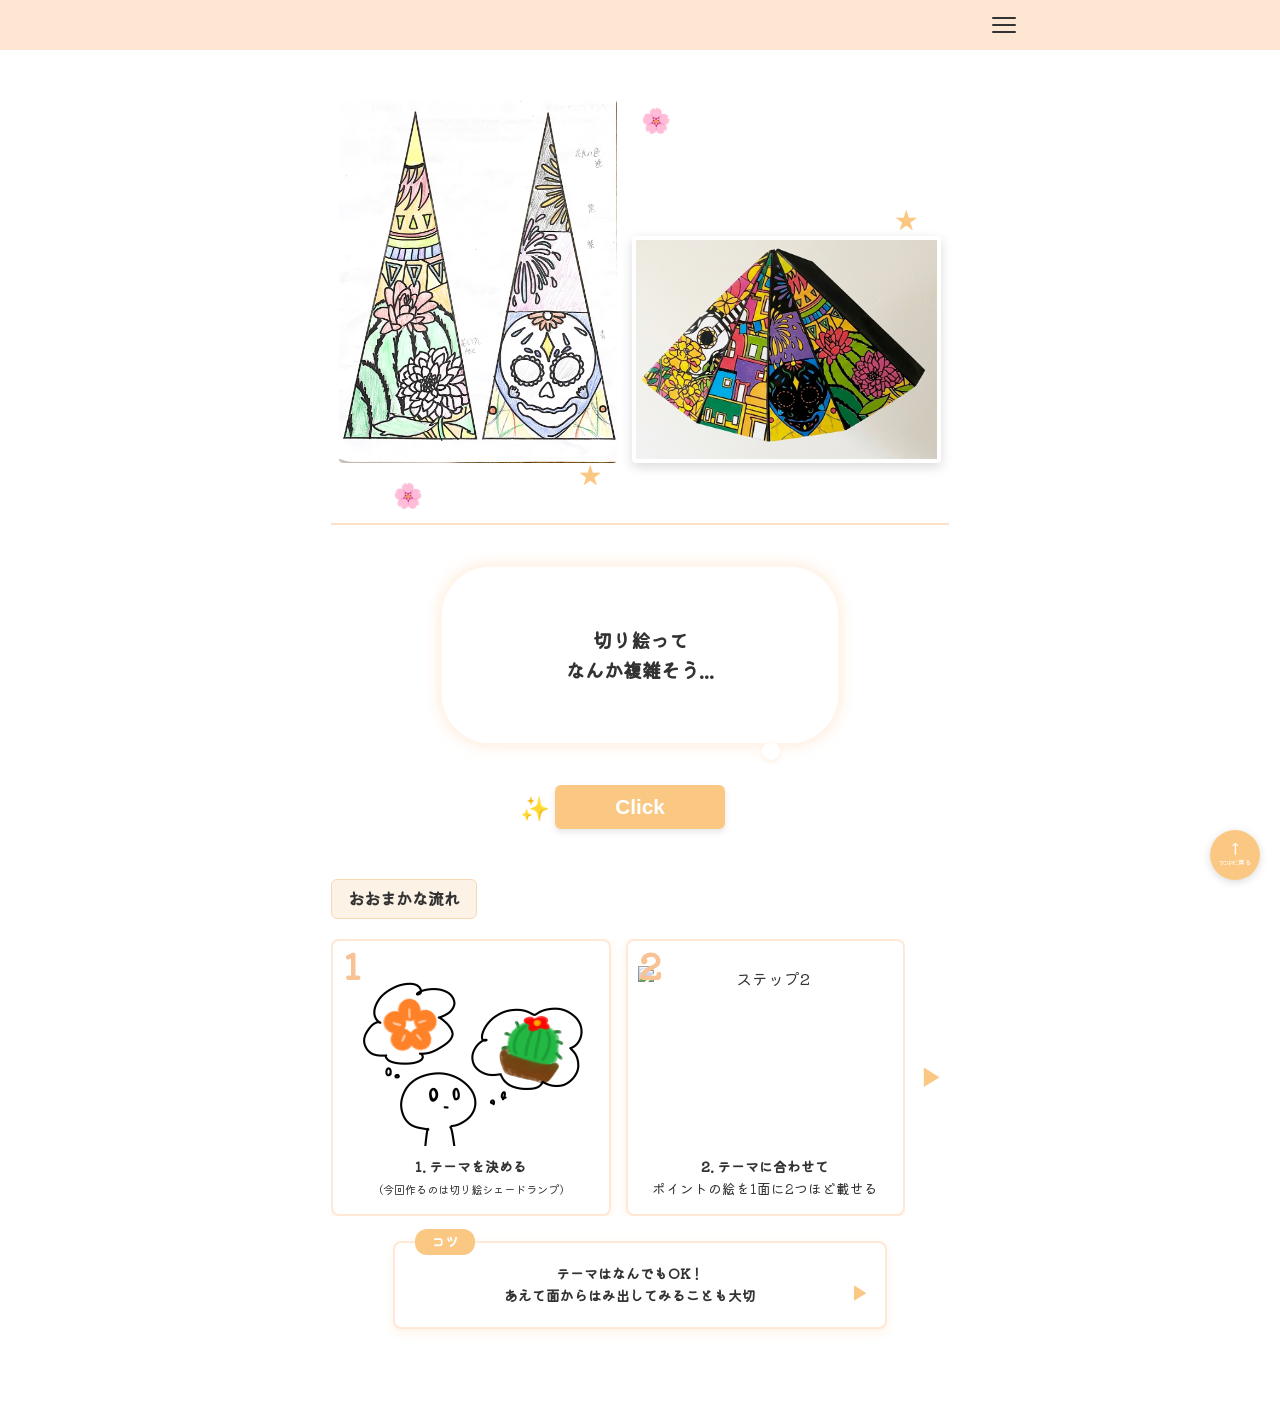
==== pckindex.html @ 4a83beee "Add files via upload" ====
<!doctype html>
<html lang="ja">
  <head>
    <meta charset="UTF-8" />
    <meta name="viewport" content="width=device-width, initial-scale=1.0" />

    <!-- Google Fontsの読み込みコードを追加 -->
    <link rel="preconnect" href="https://fonts.googleapis.com" />
    <link rel="preconnect" href="https://fonts.gstatic.com" crossorigin />
    <link href="https://fonts.googleapis.com/css2?family=Kiwi+Maru:wght@400;500&display=swap" rel="stylesheet" />

    <title>切り絵シェードランプ</title>
    <link rel="stylesheet" href="pckstyle.css" />
  </head>
  <body>
    <!-- ヘッダー -->
    <header class="header">
      <div class="header-inner">
        <!-- メニュー開閉ボタン -->
        <button class="hamburger-btn" id="js-hamburger" aria-label="メニューを開く">
          <span></span>
          <span></span>
          <span></span>
        </button>

        <!-- 開くメニュー本体 -->
        <nav class="nav-menu" id="js-nav">
          <ul>
            <li><a href="topindex.html">TOP</a></li>
            <li><a href="pckindex.html">切り絵</a></li>
            <li><a href="pcnindex.html">粘土</a></li>
          </ul>
        </nav>
      </div>
    </header>

    <main class="main-content">
      <!-- 1. ヒーローギャラリーエリア -->
      <section class="hero-section">
        <div class="hero-inner">
          <!-- 装飾アイコン -->
          <span class="deco-icon star-1">★</span>
          <span class="deco-icon flower-1">🌸</span>
          <span class="deco-icon star-2">★</span>
          <span class="deco-icon flower-2">🌸</span>

          <!-- メイン作品画像 -->
          <div class="flex-container">
            <img class="sketch-img" src="png/IMG_2670.jpg" alt="スケッチ・下絵" />
            <img class="lantern-img" src="png/切り絵.PNG" alt="完成作品" />
          </div>
        </div>
      </section>

      <hr class="section-divider" />

      <!-- 2. 吹き出し & Clickボタンエリア -->
      <section class="thought-section">
        <!-- 切り替え対象の吹き出しエリア -->
        <div class="thought-bubble-container" id="js-thought-container">
          <!-- 最初に見えている吹き出し (表) -->
          <div class="thought-bubble front">
            <p>
              切り絵って
              <br />
              なんか複雑そう...
            </p>
          </div>

          <!-- Click後に表示される吹き出し (裏) -->
          <div class="thought-bubble back">テーマと幾何学でそれっぽく！！</div>
        </div>

        <!-- Clickボタン -->
        <div class="click-btn-wrapper">
          <span class="sparkle-icon">✨</span>
          <button type="button" class="click-btn" id="js-click-btn">Click</button>
        </div>
      </section>

      <!-- 3. おおまかな流れエリア -->
      <section class="flow-section">
        <div class="section-title-badge">おおまかな流れ</div>

        <!-- スライダー全体エリア -->
        <div class="flow-slider-wrapper">
          <!-- 見える表示領域 -->
          <div class="flow-slider-container">
            <!-- 横に並ぶカードの列 -->
            <div class="flow-cards-track" id="js-flow-track">
              <!-- カード 1 -->
              <div class="flow-card">
                <div class="card-num">1</div>
                <div class="card-img">
                  <img src="png/無題677_20260701211704.PNG" alt="ステップ1" />
                </div>
                <p class="card-text">
                  <strong>1. テーマを決める</strong>
                  <br />
                  <small>（今回作るのは切り絵シェードランプ）</small>
                </p>
              </div>

              <!-- カード 2 -->
              <div class="flow-card">
                <div class="card-num">2</div>
                <div class="card-img">
                  <img src="png/IMG_2671.jpg" alt="ステップ2" />
                </div>
                <p class="card-text">
                  <strong>2. テーマに合わせて</strong>
                  <br />
                  ポイントの絵を1面に2つほど載せる
                </p>
              </div>

              <!-- カード 3 -->
              <div class="flow-card">
                <div class="card-num">3</div>
                <div class="card-img">
                  <img src="png/切り絵.PNG" alt="ステップ3" />
                </div>
                <p class="card-text">
                  <strong>3. 枠線にそって切る</strong>
                  <br />
                  丁寧に切り抜いていく
                </p>
              </div>

              <!-- カード 4-->
              <div class="flow-card">
                <div class="card-num">4</div>
                <div class="card-img">
                  <img src="png/hikari.PNG" alt="ステップ4" />
                </div>
                <p class="card-text">
                  <strong>4.完成！</strong>
                  <br />
                  （中にライトを入れたらより綺麗に！）
                </p>
              </div>
            </div>
          </div>

          <!-- 右矢印ボタン -->
          <button class="flow-arrow-btn" id="js-next-btn" aria-label="次のカードへ">▶</button>
        </div>
        <!-- /.flow-slider-wrapper ここでしっかり閉じるのがポイント！ -->

        <!-- コツ ボックス -->
        <div class="tips-box">
          <div class="tips-badge">コツ</div>

          <!-- 見える枠エリア -->
          <div class="tips-slider-container">
            <!-- テキストのトラック -->
            <div class="tips-track" id="js-tips-track">
              <!-- コツ 1 -->
              <div class="tips-item">
                テーマはなんでもOK！
                <br />
                あえて面からはみ出してみることも大切
              </div>

              <!-- コツ 2 -->
              <div class="tips-item">
                カッターは透明な部分を 切らないように滑る感じに！

                <br />
                フィルムは隅まできっちり貼る
              </div>
            </div>
          </div>

          <!-- 矢印ボタン -->
          <button class="tips-arrow-btn" id="js-tips-next-btn" aria-label="次のコツへ">▶</button>
        </div>
      </section>
    </main>

    <!-- TOPに戻るボタン -->
    <a href="#" class="back-to-top" aria-label="TOPに戻る">
      <span>↑</span>
      <small>TOPに戻る</small>
    </a>

    <!-- すべての動作用 JavaScript（これひとつにまとめました！） -->
    <script>
      // 1. ハンバーガーメニュー
      const btn = document.getElementById("js-hamburger");
      const nav = document.getElementById("js-nav");
      if (btn && nav) {
        btn.addEventListener("click", () => {
          btn.classList.toggle("is-active");
          nav.classList.toggle("is-active");
        });
        const navLinks = nav.querySelectorAll("a");
        navLinks.forEach((link) => {
          link.addEventListener("click", () => {
            btn.classList.remove("is-active");
            nav.classList.remove("is-active");
          });
        });
      }

      // 2. 吹き出しClick切替
      const clickBtn = document.getElementById("js-click-btn");
      const thoughtContainer = document.getElementById("js-thought-container");
      if (clickBtn && thoughtContainer) {
        clickBtn.addEventListener("click", () => {
          thoughtContainer.classList.toggle("is-flipped");
        });
      }

      // 3. おおまかな流れスライダー
      const track = document.getElementById("js-flow-track");
      const nextBtn = document.getElementById("js-next-btn");
      const cards = document.querySelectorAll(".flow-card");
      let currentIndex = 0;

      if (track && nextBtn && cards.length > 0) {
        nextBtn.addEventListener("click", () => {
          const cardWidth = cards[0].offsetWidth + 15;
          if (currentIndex < cards.length - 2) {
            currentIndex++;
          } else {
            currentIndex = 0;
          }
          track.style.transform = `translateX(-${currentIndex * cardWidth}px)`;
        });
      }

      // 4. 「コツ」スライダー
      const tipsTrack = document.getElementById("js-tips-track");
      const tipsNextBtn = document.getElementById("js-tips-next-btn");
      const tipsItems = document.querySelectorAll(".tips-item");
      let currentTipsIndex = 0;

      if (tipsTrack && tipsNextBtn && tipsItems.length > 0) {
        tipsNextBtn.addEventListener("click", () => {
          if (currentTipsIndex < tipsItems.length - 1) {
            currentTipsIndex++;
          } else {
            currentTipsIndex = 0;
          }
          tipsTrack.style.transform = `translateX(-${currentTipsIndex * 100}%)`;
        });
      }
    </script>
  </body>
</html>
---- pckstyle.css ----
/* ==========================================
   基本設定 & リセット
   ========================================== */
* {
  box-sizing: border-box;
  margin: 0;
  padding: 0;
}

body {
  /* ★ font-family を Kiwi Maru に変更 */
  font-family: "Kiwi Maru", serif;
  background-color: #ffffff;
  color: #333333;
  line-height: 1.6;
}

/* ==========================================
   1. ヘッダー & ハンバーガーメニュー
   ========================================== */
.header {
  background-color: #fde6d2;
  height: 50px;
  width: 100%;
  position: sticky;
  top: 0;
  z-index: 100;
}

.header-inner {
  max-width: 800px;
  margin: 0 auto;
  height: 100%;
  display: flex;
  justify-content: flex-end;
  align-items: center;
  padding: 0 16px;
  position: relative;
}

/* ボタン（三本線）の設定 */
.hamburger-btn {
  background: none;
  border: none;
  cursor: pointer;
  display: flex;
  flex-direction: column;
  gap: 5px;
  padding: 8px;
  z-index: 110; /* メニューより手前に表示 */
  position: relative;
}

.hamburger-btn span {
  display: block;
  width: 24px;
  height: 2px;
  background-color: #333;
  border-radius: 2px;
  transition: all 0.3s ease; /* アニメーションをなめらかに */
}

/* ★ボタンが押されたとき（×印に変形するアニメーション） */
.hamburger-btn.is-active span:nth-child(1) {
  transform: translateY(7px) rotate(45deg);
}

.hamburger-btn.is-active span:nth-child(2) {
  opacity: 0; /* 真ん中の線を消す */
}

.hamburger-btn.is-active span:nth-child(3) {
  transform: translateY(-7px) rotate(-45deg);
}

/* ★メニュー画面（初期状態は隠しておく） */
.nav-menu {
  position: fixed;
  top: 0;
  right: -100%; /* 画面の外（右側）に隠す */
  width: 70%; /* メニューの幅 */
  max-width: 300px;
  height: 100vh;
  background-color: #ffcf9b;
  box-shadow: -2px 0 10px rgba(0, 0, 0, 0.1);
  padding: 80px 30px 30px;
  transition: right 0.4s ease; /* スライド移動のアニメーション */
  z-index: 100;
}

/* ★メニューが開いた状態（右からスライドイン） */
.nav-menu.is-active {
  right: 0; /* 画面内に出す */
}

.nav-menu ul {
  list-style: none;
}

.nav-menu li {
  margin-bottom: 25px;
  border-bottom: 1px dashed #ffffff;
  padding-bottom: 10px;
}

.nav-menu a {
  text-decoration: none;
  color: #333;
  font-weight: bold;
  font-size: 1.1rem;
  display: block;
}
/* ==========================================
   コンテナ・区切り線
   ========================================== */
.main-content {
  max-width: 650px;
  margin: 0 auto;
  padding: 20px 16px 80px;
  position: relative;
}

.section-divider {
  border: none;
  border-top: 2px solid #fde0c8;
  margin: 30px 0;
}

/* ==========================================
   2. ヒーローギャラリー
   ========================================== */
.hero-section {
  position: relative;
  padding: 20px 0;
}

.hero-inner {
  position: relative;
}

/* ★重ならないように横並びにするCSS */
.flex-container {
  display: flex;
  justify-content: center;
  align-items: flex-end; /* 画像を下揃えにする */
  gap: 15px; /* 画像同士のすき間（重ならなくなります） */
  width: 100%;
  margin: 10px 0;
}

/* 左側：下絵（スケッチ）画像 */
.sketch-img {
  width: 45%; /* 横幅の割合 */
  height: auto;
  border-radius: 4px;
  object-fit: contain;
}

/* 右側：完成写真 */
.lantern-img {
  width: 50%; /* 横幅の割合（左より少し大きく設定） */
  height: auto;
  border-radius: 4px;
  box-shadow: 0 4px 12px rgba(0, 0, 0, 0.15);
  background-color: #ffffff;
  padding: 4px;
}

/* 装飾アイコン（位置固定配置） */
.deco-icon {
  position: absolute;
  font-size: 1.5rem;
  z-index: 10;
}
.flower-1 {
  top: 0px;
  right: 45%;
  color: #ff8a8a;
}
.star-1 {
  top: 100px;
  right: 5%;
  color: #fbc883;
}
.flower-2 {
  bottom: -50px;
  left: 10%;
  color: #ff8a8a;
}
.star-2 {
  bottom: -30px;
  left: 40%;
  color: #fbc883;
}

/* ==========================================
   3. 吹き出し & Clickボタン
   ========================================== */
.thought-section {
  display: flex;
  flex-direction: column;
  align-items: center;
  margin: 40px 0;
}

/* 吹き出しの外枠コンテナ */
.thought-bubble-container {
  position: relative;
  width: 100%;
  max-width: 400px;
  height: 180px;
  perspective: 1000px; /* 3D回転用の視点 */
}

/* 吹き出しの基本スタイル */
.thought-bubble {
  position: absolute;
  top: 0;
  left: 0;
  width: 100%;
  height: 100%;
  border-radius: 50px;
  display: flex;
  justify-content: center;
  align-items: center;
  text-align: center;
  font-size: 1.2rem;
  font-weight: bold;
  box-shadow: 0 0 15px rgba(253, 200, 150, 0.4);
  background: #ffffff;
  border: 2px solid #fff5ec;

  /* 回転アニメーションの設定 */
  backface-visibility: hidden; /* 裏返った時に非表示 */
  transition: transform 0.6s ease;
}

/* 表（最初の吹き出し） */
.thought-bubble.front {
  transform: rotateY(0deg);
}

/* 裏（変化後の吹き出し） */
.thought-bubble.back {
  transform: rotateY(180deg);
  background: #fffdf9;
  border: 2px solid #fbc883;
}

/* クリックされた時の回転状態 */
.thought-bubble-container.is-flipped .thought-bubble.front {
  transform: rotateY(-180deg);
}

.thought-bubble-container.is-flipped .thought-bubble.back {
  transform: rotateY(0deg);
}

/* 吹き出しの丸ポチ（右下） */
.thought-bubble-container::after {
  content: "";
  position: absolute;
  bottom: -15px;
  right: 60px;
  width: 18px;
  height: 18px;
  background: #ffffff;
  border-radius: 50%;
  box-shadow: 0 2px 5px rgba(253, 200, 150, 0.3);
  z-index: 10;
}

/* 変化後のテキスト装飾（黄色マーカー風） */
.answer-text {
  font-size: 1.3rem;
  line-height: 1.5;
}

.marker {
  background: linear-gradient(transparent 60%, #ffe3b3 60%);
}

.answer-text img {
  max-width: 100%;
  max-height: 100%;
  border-radius: 40px;
}

/* Clickボタンの設定 */
.click-btn-wrapper {
  margin-top: 40px;
  position: relative;
  display: flex;
  align-items: center;
}

.sparkle-icon {
  position: absolute;
  left: -35px;
  color: #fbc883;
  font-size: 1.5rem;
}

.click-btn {
  display: inline-block;
  background-color: #fbc883;
  color: #ffffff;
  font-size: 1.3rem;
  font-weight: bold;
  border: none;
  padding: 10px 60px;
  border-radius: 6px;
  box-shadow: 0 3px 6px rgba(0, 0, 0, 0.1);
  cursor: pointer;
  transition:
    transform 0.1s,
    opacity 0.2s;
}

.click-btn:hover {
  opacity: 0.85;
}

.click-btn:active {
  transform: scale(0.95);
}

/* ==========================================
   4. おおまかな流れエリア (スライダー対応)
   ========================================== */
.flow-section {
  position: relative;
  padding-top: 10px;
}

.section-title-badge {
  display: inline-block;
  background-color: #fcf3e6;
  border: 1px solid #f9d8b4;
  padding: 6px 16px;
  border-radius: 6px;
  font-weight: bold;
  margin-bottom: 20px;
}

/* スライダー全体の包み */
.flow-slider-wrapper {
  position: relative;
  display: flex;
  align-items: center;
  gap: 10px;
}

/* カードが見える枠（ここからはみ出たカードは隠す） */
.flow-slider-container {
  overflow: hidden;
  width: 100%;
}

/* カードが横一列に並ぶトラック */
.flow-cards-track {
  display: flex;
  gap: 15px;
  transition: transform 0.4s ease-in-out; /* なめらかな移動アニメーション */
}

/* 各カードの幅設定（画面に2枚ずつ並ぶ設定） */
.flow-card {
  flex: 0 0 calc(50% - 7.5px); /* 画面内にぴったり2枚表示 */
  background-color: #ffffff;
  border: 2px solid #ffe8d6;
  border-radius: 8px;
  padding: 15px 10px;
  text-align: center;
  box-shadow: 0 4px 10px rgba(253, 216, 180, 0.3);
  position: relative;
}

.card-num {
  position: absolute;
  top: 5px;
  left: 10px;
  font-size: 2.2rem;
  font-weight: bold;
  color: #f9c295;
  line-height: 1;
}

.card-img {
  width: 100%;
  height: 180px;
  display: flex;
  justify-content: center;
  align-items: center;
  margin: 10px 0;
  overflow: hidden;
}

.card-img img {
  width: 100%;
  height: 100%;
  object-fit: cover;
}

.card-text {
  font-size: 0.85rem;
}

/* 矢印ボタンの設定 */
.flow-arrow-btn {
  background: none;
  border: none;
  color: #fbc883;
  font-size: 1.5rem;
  cursor: pointer;
  padding: 5px;
  transition:
    transform 0.2s,
    opacity 0.2s;
  flex-shrink: 0;
}

.flow-arrow-btn:hover {
  opacity: 0.7;
  transform: scale(1.2);
}

/* コツ ボックス */
.tips-box {
  margin-top: 25px;
  background-color: #ffffff;
  border: 2px solid #ffe8d6;
  border-radius: 8px;
  padding: 20px 40px 20px 20px; /* 右側に矢印用の余白を確保 */
  position: relative;
  box-shadow: 0 4px 10px rgba(253, 216, 180, 0.3);
  max-width: 80%;
  margin-left: auto;
  margin-right: auto;
}

.tips-badge {
  position: absolute;
  top: -14px;
  left: 20px;
  background-color: #fbc883;
  color: #ffffff;
  font-size: 0.85rem;
  font-weight: bold;
  padding: 2px 16px;
  border-radius: 12px;
  z-index: 10;
}

/* スライダー用表示エリア（はみ出た文字を隠す） */
.tips-slider-container {
  overflow: hidden;
  width: 100%;
}

/* テキストが横一列に並ぶトラック（★ここが重要です！） */
.tips-track {
  display: flex !important;
  transition: transform 0.4s ease-in-out;
  width: 100%;
}

/* 1つごつのコツテキスト */
.tips-item {
  flex: 0 0 100% !important; /* 1枚につき幅100%を維持 */
  min-width: 100%;
  text-align: center;
  font-size: 0.85rem;
  font-weight: bold;
  line-height: 1.6;
  box-sizing: border-box;
}

/* 右下の矢印ボタン */
.tips-arrow-btn {
  position: absolute;
  right: 10px;
  bottom: 15px;
  background: none;
  border: none;
  color: #fbc883;
  font-size: 1.2rem;
  cursor: pointer;
  padding: 5px;
  transition:
    transform 0.2s,
    opacity 0.2s;
}

.tips-arrow-btn:hover {
  opacity: 0.7;
  transform: scale(1.2);
}

/* 作品一覧ボタン */
.works-link-wrapper {
  margin-top: 35px;
  text-align: center;
}

.works-btn {
  display: inline-block;
  background-color: #ffffff;
  border: 2px solid #fde0c8;
  color: #333;
  font-weight: bold;
  text-decoration: none;
  padding: 12px 60px;
  border-radius: 6px;
  box-shadow: 0 3px 6px rgba(253, 216, 180, 0.4);
  transition: background-center 0.2s;
}

.works-btn:hover {
  background-color: #fff9f4;
}

/* ==========================================
   5. TOPに戻るボタン (右下固定)
   ========================================== */
.back-to-top {
  position: fixed;
  bottom: 20px;
  right: 20px;
  width: 50px;
  height: 50px;
  background-color: #fbc883;
  color: #ffffff;
  border-radius: 50%;
  display: flex;
  flex-direction: column;
  justify-content: center;
  align-items: center;
  text-decoration: none;
  box-shadow: 0 2px 8px rgba(0, 0, 0, 0.15);
  z-index: 99;
}

.back-to-top span {
  font-size: 1.1rem;
  line-height: 1;
}

.back-to-top small {
  font-size: 0.5rem;
  scale: 0.8;
}

html {
  scroll-behavior: smooth; /* スムーススクロール */
}
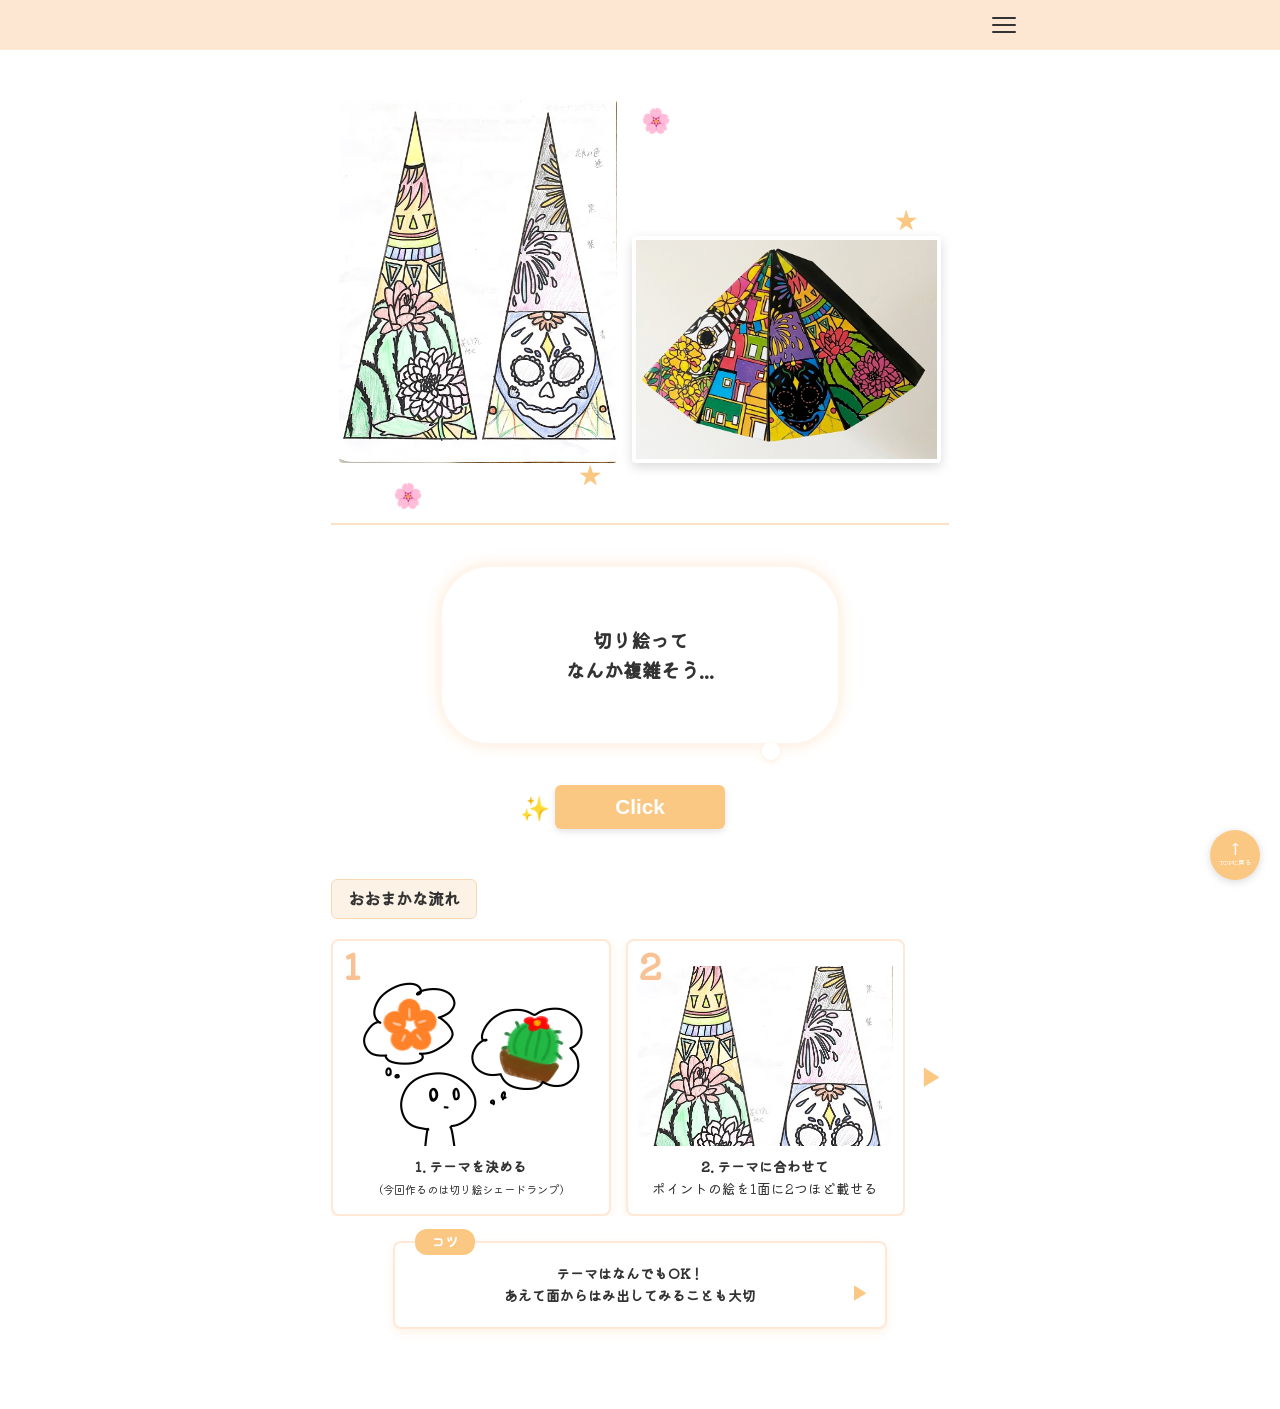
==== commit 0dd35694: "Update pckindex.html" ====
--- a/pckindex.html
+++ b/pckindex.html
@@ -105,7 +105,7 @@
               <div class="flow-card">
                 <div class="card-num">2</div>
                 <div class="card-img">
-                  <img src="png/IMG_2671.jpg" alt="ステップ2" />
+                  <img src="png/IMG_2670.jpg" alt="ステップ2" />
                 </div>
                 <p class="card-text">
                   <strong>2. テーマに合わせて</strong>
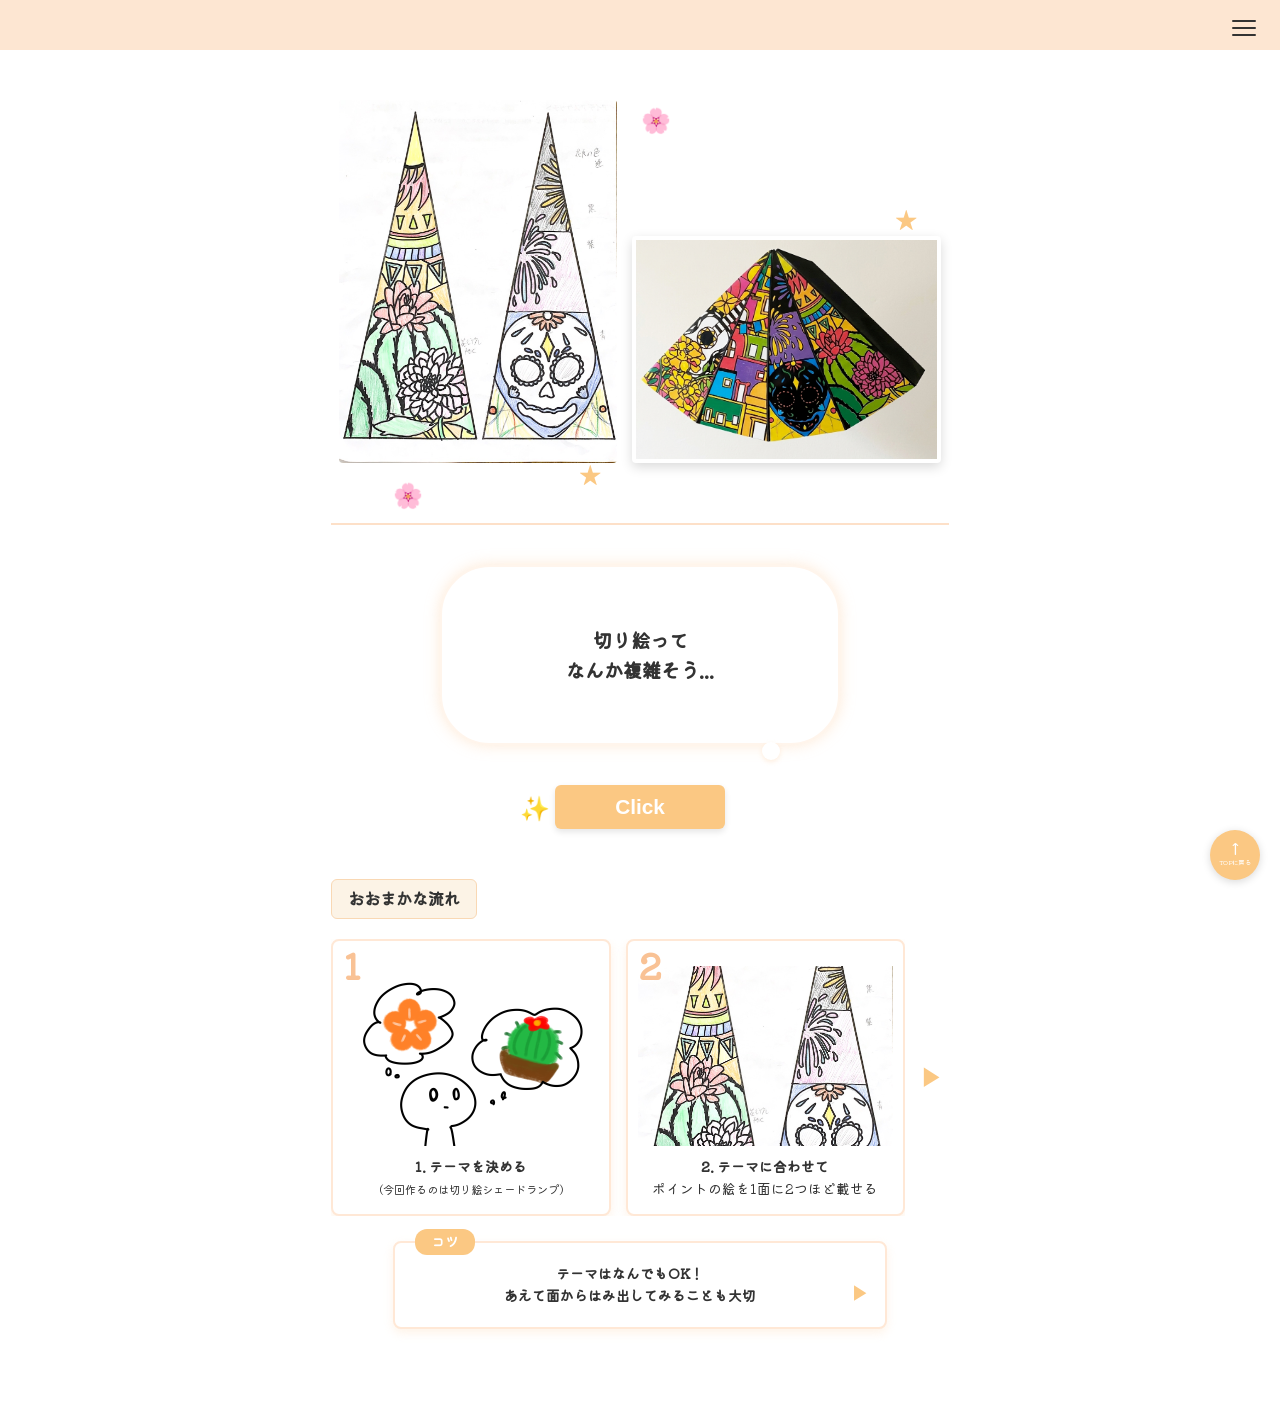
==== commit a0fa7f2f: "Update pckindex.html" ====
--- a/pckindex.html
+++ b/pckindex.html
@@ -26,7 +26,7 @@
         <!-- 開くメニュー本体 -->
         <nav class="nav-menu" id="js-nav">
           <ul>
-            <li><a href="topindex.html">TOP</a></li>
+            <li><a href="index.html">TOP</a></li>
             <li><a href="pckindex.html">切り絵</a></li>
             <li><a href="pcnindex.html">粘土</a></li>
           </ul>
--- a/pckstyle.css
+++ b/pckstyle.css
@@ -47,8 +47,10 @@
   flex-direction: column;
   gap: 5px;
   padding: 8px;
-  z-index: 110; /* メニューより手前に表示 */
-  position: relative;
+  z-index: 120; /* メニューより手前に表示 */
+  position: fixed;
+   top:12px;
+   right:16px;
 }
 
 .hamburger-btn span {
